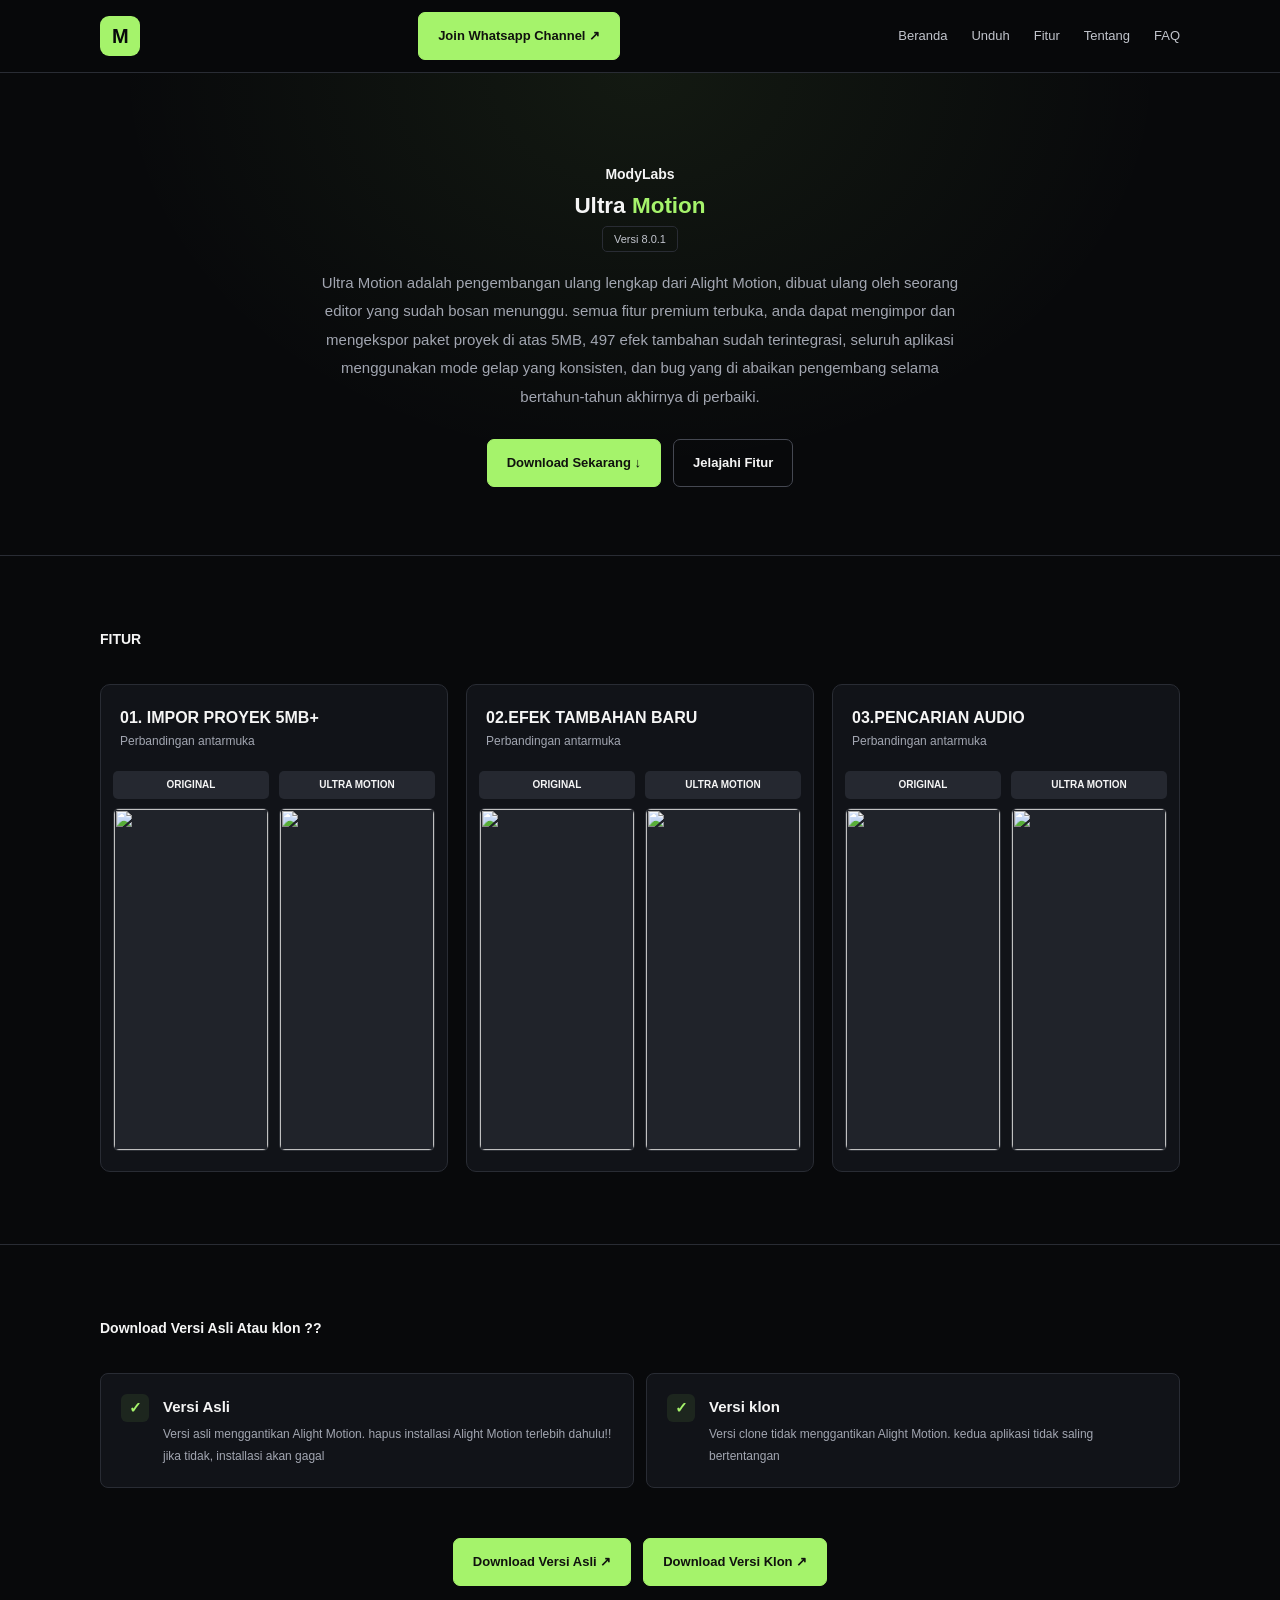
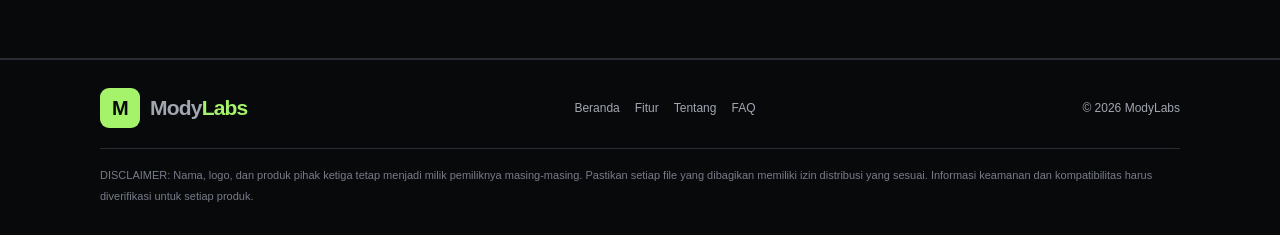
==== index.html @ 062f9041 "Add WhatsApp channel link to navbar Added a link to join the WhatsApp channel in the navbar." ====
<!DOCTYPE html>
<html lang="en">

<head>
    <meta charset="UTF-8">
    <meta http-equiv="X-UA-Compatible" content="IE=Edge">
    <meta name="viewport" content="width=device-width, initial-scale=1">
    
    <title>ModyLabs</title>
    
    <!-- HTML -->
    
    <link rel="stylesheet" href="https://modylabs.github.io/ultra-motion/style.css" />
    
</head>

<body>
    
    <!-- HEADER STICKY -->
    <header class="site-header">
        <div class="container navbar">
            
            <a href="#home" class="brand" aria-label="ModyLabs Beranda">
                <span class="brand-icon">M</span>
                <a class="button" href="https://whatsapp.com/channel/0029Vb8zZ8FHbFVDOEqMI53Q">Join Whatsapp Channel ↗</a>
            </a>
            
            <!-- Navigasi desktop -->
            <nav class="nav-links" aria-label="Navigasi utama">
                <a href="#home">Beranda</a>
                <a href="#download">Unduh</a>
                <a href="#features">Fitur</a>
                <a href="#about">Tentang</a>
                <a href="#faq">FAQ</a>
            </nav>
            
            <!-- Tombol hamburger mobile -->
            <button class="menu-toggle" id="menuToggle" type="button" aria-label="Buka navigasi" aria-controls="navDrawerOverlay" aria-expanded="false">
                <span></span>
                <span></span>
                <span></span>
            </button>
            
        </div>
    </header>
    
    <!-- MOBILE NAVIGATION DRAWER -->
    <div class="drawer-overlay" id="navDrawerOverlay" aria-hidden="true">
        
        <aside class="nav-drawer" id="navDrawer" aria-label="Navigasi mobile" inert>
            
            <div class="drawer-header">
                <div class="drawer-title">
                    Mody<em>Labs</em>
                </div>
                
                <button class="drawer-close" id="drawerClose" type="button" aria-label="Tutup navigasi">
                    ×
                </button>
            </div>
            
            <div class="drawer-label"></div>
            
            <nav class="drawer-links" aria-label="Menu mobile">
                <a href="#download"><span>↓</span> Unduh</a>
                <a href="#features"><span>✦</span> Fitur</a>
                <a href="#about"><span>ⓘ</span> Tentang</a>
                <a href="#faq"><span>?</span> FAQ</a>
            </nav>
            
            <a class="button drawer-download" href="https://whatsapp.com/channel/0029Vb8zZ8FHbFVDOEqMI53Q">
                Join Chanel Whatsapp ↗
            </a>
            
            <div class="drawer-footer">
                © <span class="drawer-year">2026</span> ModyLabs
            </div>
            
        </aside>
    </div>
    
    
    
    <main>
        <section class="hero" id="home">
            
            <div class="container hero-content">
                <div class="eyebrow">
                    ModyLabs
                </div>
                <div class="eyebro">
                    <h1>Ultra <em>Motion</em></h1>
                </div>
                
                <div class="quick-info">
                    <span>Versi 8.0.1</span>
                </div>
                
                <p class="lead">
                    Ultra Motion adalah pengembangan ulang lengkap dari Alight Motion, dibuat ulang oleh seorang editor yang sudah bosan menunggu. semua fitur premium terbuka, anda dapat mengimpor dan mengekspor paket proyek di atas 5MB, 497 efek tambahan sudah terintegrasi, seluruh aplikasi menggunakan mode gelap yang konsisten, dan bug yang di abaikan pengembang selama bertahun-tahun akhirnya di perbaiki.
                </p>
                
                <div class="actions">
                    <a class="button" href="#download">Download Sekarang ↓</a>
                    <a class="button button-outline" href="#features">
                        Jelajahi Fitur
                    </a>
                </div>
                
                
            </div>
            
        </section>
        
        <!-- FEATURE COMPARISON -->
        <section class="section section-border" id="features">
            <div class="container">
                
                <div class="section-heading">
                    <div class="eyebrow">FITUR</div>
                </div>
                
                <div class="compare-grid">
                    <article class="compare-card">
                        
                        <div class="compare-title">
                            <h3>01. IMPOR PROYEK 5MB+</h3>
                            <p>Perbandingan antarmuka</p>
                        </div>
                        
                        <div class="compare-images">
                            <div class="shot-column">
                                <span class="shot-label">ORIGINAL</span>
                                <div class="shot">
                                    <img border="0" src="https://blogger.googleusercontent.com/img/a/AVvXsEibHKeVGgmn4jQgqh_dh6f4Z-zpU-hL0ZjwsZtOf19io8UYz6d-yv78_JvsvR-bA9qmfH7jww4nXzhECsvXy_3pcrArD3IDTS4oxrVwpYuROVd47JiL1SaFs4jdjBxrXAdNWlAExQFjoGZWN-sCnVajxkhF8Lvqs3MjCN0ll3TqlhanzNoMtppoWbRNAuRF" width="400" />
                                </div>
                            </div>
                            
                            <div class="shot-column">
                                <span class="shot-label">ULTRA MOTION</span>
                                <div class="shot">
                                    <img alt="" border="0" data-original-height="2340" data-original-width="1080" src="https://blogger.googleusercontent.com/img/b/R29vZ2xl/AVvXsEhmGGEO8GGbtGWFun618vEUdrKKdjxdRjI4i87Z5cAY1BgpmBNueiVd13lsEqe9Pa1WU1GA_Nn0-eDZS_oWY3w_XS8anDerFQScaO_OCdjPwZCNxe5mKMZ5X_-eC21w-t3BNNsCG-5zIfnjFH4Akx7d8aCFO_muOLTVvVZeNkg-gch-nphbOi4h-v7HZRPu/s1600/ebbbd81d-8c0b-42c0-ac03-c38319d0f80c.webp" />
                                </div>
                            </div>
                        </div>
                        
                    </article>
                    
                    <article class="compare-card">
                        
                        <div class="compare-title">
                            <h3>02.EFEK TAMBAHAN BARU</h3>
                            <p>Perbandingan antarmuka</p>
                        </div>
                        
                        <div class="compare-images">
                            <div class="shot-column">
                                <span class="shot-label">ORIGINAL</span>
                                <div class="shot">
                                    <img border="0" src="https://blogger.googleusercontent.com/img/a/AVvXsEj5fQ0Ayd_kIlRQsHvrKwQN65UZkHo_bL7vQTnU1bqQSkYadocEvOcGmaOIXP4JBuawljmOfZi-OZDN1mmL6DtYBPqvlWtP4VoNwsH5Fxu8sOuPJj169FwvugfSnMavazC25fn3Ww6YLvqvuA6WHa-l9fOuM3UTfIPGI6pMHQkNbGYJIWuHrxL2K9Pnz8UQ" width="400" />
                                </div>
                            </div>
                            
                            <div class="shot-column">
                                <span class="shot-label">ULTRA MOTION</span>
                                <div class="shot">
                                    <img border="0" src="https://blogger.googleusercontent.com/img/a/AVvXsEj0JL9nHgOBYbh9AaGoRk8A1PTb0QDYYTwy81ODlWBEYeLeEeNEJyri-FkbpMx_i2Anxfa1gNBiHMykyA2zvLOqej67SEhxwgJRnRwzvd4JReynRqdj5o-toZ-F93TkOuWQ1BDN1rHuB3b_I_B_Zw0a2OmjTHyU80WRckLvfQuJ69aZW-kR4whHNCjcqBi5" width="400" />
                                </div>
                            </div>
                        </div>
                        
                    </article>
                    
                    <article class="compare-card">
                        
                        <div class="compare-title">
                            <h3>03.PENCARIAN AUDIO</h3>
                            <p>Perbandingan antarmuka</p>
                            
                        </div>
                        
                        <div class="compare-images">
                            <div class="shot-column">
                                <span class="shot-label">ORIGINAL</span>
                                <div class="shot">
                                    <img border="0" src="https://blogger.googleusercontent.com/img/a/AVvXsEhQ_BWQdSLuZcl8FjWWPekW5o61Ct33aqUZcCqcVf4-FxES4HARcaZWxViGblvDBj1UZBs1YHndJnfofj9LcaBSc8aCcVL1ILp3NmB0ARY4h_z_zgUgKFvuxG_3ydFr4GGUBxd9kPCQ1XMtD3U9Otkf-XZYjgjmK_XnC6iWXyd7tlrhD1i7HESdOd412h1h" width="400" />
                                </div>
                            </div>
                            
                            <div class="shot-column">
                                <span class="shot-label">ULTRA MOTION</span>
                                <div class="shot">
                                    <img border="0" src="https://blogger.googleusercontent.com/img/a/AVvXsEgM4WyK5IfBNj8gh9hM3PrITL-yy0fupFNOCCC8Cg-SOQLNmq0oK7xLjT-XLZqL5fIDk7Mb_g_LAI-ukTqhornJgDSD6t6YOxKtlZmQz3BRXGB2332BZdnO0C24TXvCEMk-lUUF8tqSC-ayBsCNHIE7M5Mv2jAHFt7oqgTN9kIiufGebc5smwcUbNpKOnZZ" width="400" />
                                </div>
                            </div>
                        </div>
                        
                    </article>
                </div>
                
                <!-- isi -->
                
            </div>
        </section>
        
        <!-- ABOUT -->
        <section class="section section-border" id="about">
            <div class="container">
                
                <div class="section-heading">
                    <div class="eyebrow">Download Versi Asli Atau klon ?? </div>
                </div>
                
                <div class="benefit-grid">
                    
                    <article class="benefit">
                        <span class="check">✓</span>
                        <div>
                            <h3>Versi Asli</h3>
                            <p>
                                Versi asli menggantikan Alight Motion.
                                hapus installasi Alight Motion terlebih dahulu!!
                                jika tidak, installasi akan gagal
                            </p>
                        </div>
                    </article>
                    
                    <article class="benefit">
                        <span class="check">✓</span>
                        <div>
                            <h3>Versi klon</h3>
                            <p>
                                Versi clone tidak menggantikan Alight Motion.
                                kedua aplikasi tidak saling bertentangan
                            </p>
                        </div>
                    </article>
                    
                </div>
                
                <div class="download-panel" id="download">
                    <!-- GANTI LINK DI BAWAH -->
                    <a class="button" href="https://modylabs.github.io/ultra-motion/am_ori.html">
                        Download Versi Asli ↗
                    </a>
                    
                    <a class="button" href="https://modylabs.github.io/ultra-motion/am_clone.html">
                        Download Versi Klon ↗
                    </a>
                    
                </div>
            </div>
        </section>
        
        
    </main>
    
    <!-- FOOTER -->
    <footer class="footer">
        <div class="container">
            
            <div class="footer-row">
                
                <a href="#home" class="brand">
                    <span class="brand-icon">M</span>
                    <span>Mody<em>Labs</em></span>
                </a>
                
                <div class="footer-links">
                    <a href="#home">Beranda</a>
                    <a href="#features">Fitur</a>
                    <a href="#about">Tentang</a>
                    <a href="#faq">FAQ</a>
                </div>
                
                <span>
                    © <span id="current-year">2026</span> ModyLabs
                </span>
                
            </div>
            
            <div class="disclaimer">
                DISCLAIMER: Nama, logo, dan produk pihak ketiga tetap
                menjadi milik pemiliknya masing-masing. Pastikan setiap
                file yang dibagikan memiliki izin distribusi yang sesuai.
                Informasi keamanan dan kompatibilitas harus diverifikasi
                untuk setiap produk.
            </div>
            
        </div>
    </footer>
    
    <!-- Project -->
    <script src="https://modylabs.github.io/ultra-motion/main.js">
    
    </script>
</body>

</html>
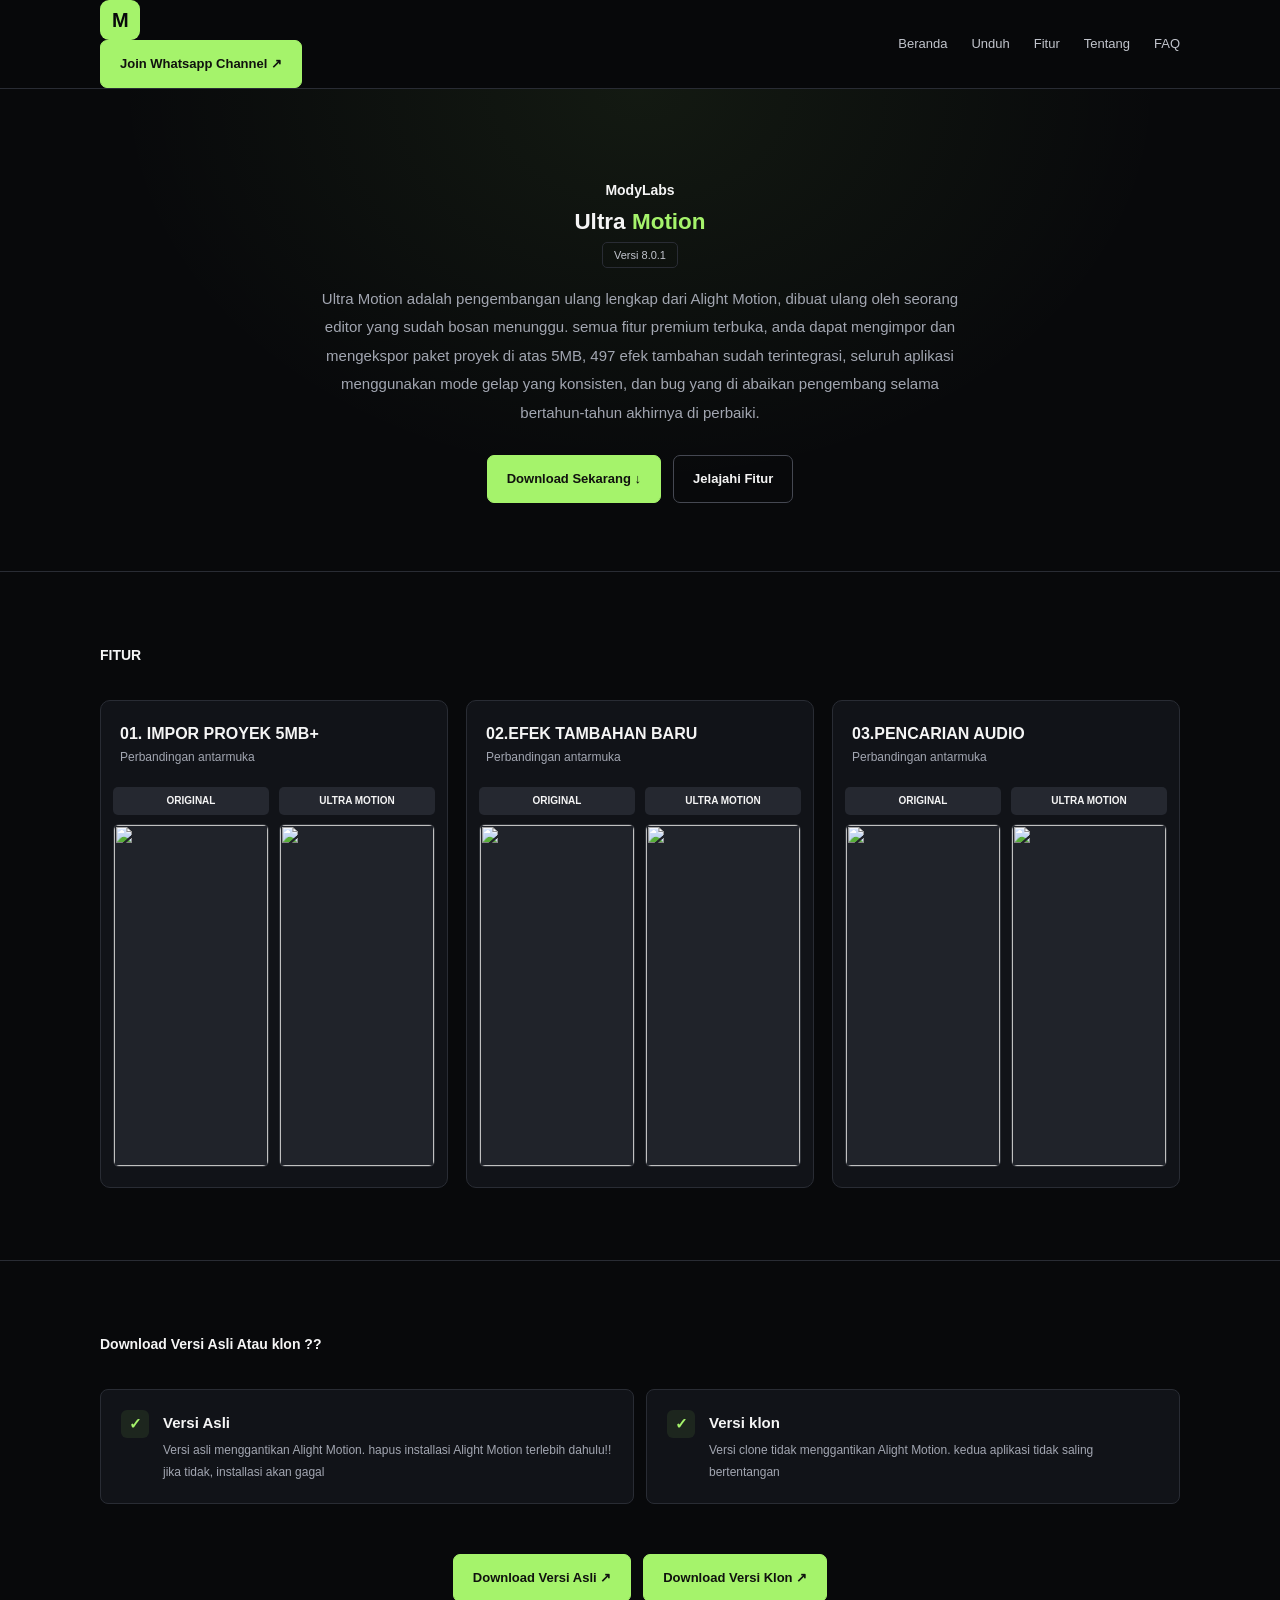
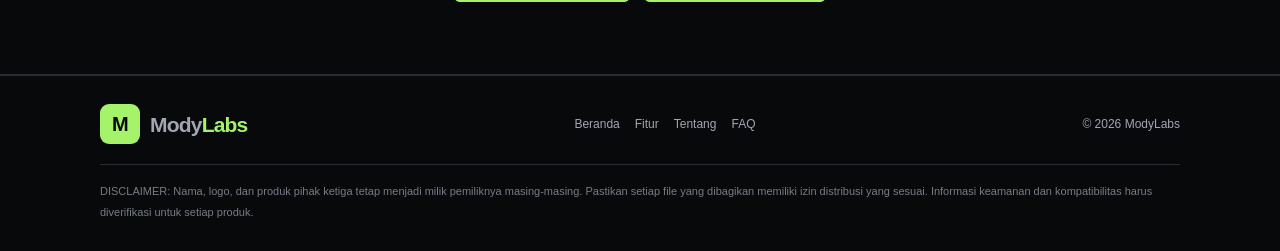
==== commit 076057b1: "Refactor header and add mobile navigation drawer" ====
--- a/index.html
+++ b/index.html
@@ -10,22 +10,27 @@
     
     <!-- HTML -->
     
+    <link rel="stylesheet" href="style.css" />
     <link rel="stylesheet" href="https://modylabs.github.io/ultra-motion/style.css" />
-    
 </head>
 
 <body>
     
     <!-- HEADER STICKY -->
+    
     <header class="site-header">
         <div class="container navbar">
             
-            <a href="#home" class="brand" aria-label="ModyLabs Beranda">
-                <span class="brand-icon">M</span>
-                <a class="button" href="https://whatsapp.com/channel/0029Vb8zZ8FHbFVDOEqMI53Q">Join Whatsapp Channel ↗</a>
-            </a>
-            
-            <!-- Navigasi desktop -->
+            <div class="brand-group">
+                <a href="#home" class="brand" aria-label="ModyLabs Beranda">
+                    <span class="brand-icon">M</span>
+                </a>
+                
+                <a class="button navbar-whatsapp" href="https://whatsapp.com/channel/0029Vb8zZ8FHbFVDOEqMI53Q">
+                    Join Whatsapp Channel ↗
+                </a>
+            </div>
+            
             <nav class="nav-links" aria-label="Navigasi utama">
                 <a href="#home">Beranda</a>
                 <a href="#download">Unduh</a>
@@ -34,7 +39,8 @@
                 <a href="#faq">FAQ</a>
             </nav>
             
-            <!-- Tombol hamburger mobile -->
+            
+            
             <button class="menu-toggle" id="menuToggle" type="button" aria-label="Buka navigasi" aria-controls="navDrawerOverlay" aria-expanded="false">
                 <span></span>
                 <span></span>
@@ -43,6 +49,7 @@
             
         </div>
     </header>
+    
     
     <!-- MOBILE NAVIGATION DRAWER -->
     <div class="drawer-overlay" id="navDrawerOverlay" aria-hidden="true">
--- a/style.css
+++ b/style.css
@@ -0,0 +1,665 @@
+:root {
+    --bg: #08090b;
+    --surface: #111318;
+    --surface2: #171920;
+    --line: #292c34;
+    --text: #f5f5f5;
+    --muted: #a2a6b1;
+    --accent: #a5f36b;
+}
+
+* {
+    box-sizing: border-box;
+    margin: 0;
+    padding: 0;
+    -webkit-tap-highlight-color: transparent;
+    -webkit-touch-callout: none;
+}
+
+a,
+button,
+img {
+    user-select: none;
+    -webkit-user-select: none;
+    -webkit-user-drag: none;
+}
+
+body {
+    background: var(--bg);
+    color: var(--text);
+    font-family: Arial, Helvetica, sans-serif;
+    line-height: 1.7;
+    font-size: 15px;
+}
+
+html {
+    scroll-behavior: smooth;
+    scroll-padding-top: 90px;
+}
+
+a {
+    text-decoration: none;
+    color: inherit;
+}
+
+/* STICKY HEADER */
+.site-header {
+    position: sticky;
+    top: 0;
+    z-index: 9999;
+    width: 100%;
+    background: rgba(8, 9, 11, 0.94);
+    border-bottom: 1px solid var(--line);
+    backdrop-filter: blur(14px);
+    -webkit-backdrop-filter: blur(14px);
+}
+
+.navbar {
+    min-height: 72px;
+    display: flex;
+    align-items: center;
+    justify-content: space-between;
+    gap: 20px;
+}
+
+.brand {
+    display: flex;
+    align-items: center;
+    gap: 10px;
+    font-size: 21px;
+    font-weight: 900;
+    letter-spacing: -0.8px;
+    white-space: nowrap;
+}
+
+.brand-icon {
+    width: 40px;
+    height: 40px;
+    display: grid;
+    place-items: center;
+    border-radius: 9px;
+    background: var(--accent);
+    color: #08090b;
+    font-size: 20px;
+    font-weight: 900;
+}
+
+.brand em {
+    font-style: normal;
+    color: var(--accent);
+}
+
+.nav-links {
+    display: flex;
+    align-items: center;
+    gap: 24px;
+}
+
+.nav-links a {
+    color: #c1c4cc;
+    font-size: 13px;
+    transition: color 0.2s;
+}
+
+.nav-links a:hover,
+.nav-links a.active {
+    color: var(--accent);
+}
+
+/* HERO */
+.hero {
+    padding: 90px 0 68px;
+    border-bottom: 1px solid var(--line);
+    background:
+        radial-gradient(ellipse at 50% 0%,
+            rgba(165, 243, 107, 0.07),
+            transparent 58%);
+}
+
+.hero-content {
+    max-width: 850px;
+    margin: auto;
+    text-align: center;
+}
+
+.container {
+    width: min(1080px, 92%);
+    margin: auto;
+}
+
+.eyebrow {
+    font-size: 14px;
+    font-weight: 800;
+}
+
+.eyebro em {
+    font-style: normal;
+    color: var(--accent);
+}
+
+.eyebrow span {
+    color: var(--accent);
+}
+
+.lead {
+    max-width: 650px;
+    margin: 0 auto 28px;
+    color: var(--muted);
+    font-size: 15px;
+    line-height: 1.9;
+}
+
+.actions {
+    display: flex;
+    justify-content: center;
+    flex-wrap: wrap;
+    gap: 12px;
+}
+
+.quick-info {
+    justify-content: center;
+    margin-bottom: 18px;
+}
+
+.quick-info span {
+    padding: 6px 11px;
+    border: 1px solid var(--line);
+    border-radius: 5px;
+    color: #c3c6cf;
+    font-size: 11px;
+}
+
+.button {
+    display: inline-flex;
+    align-items: center;
+    justify-content: center;
+    gap: 8px;
+    padding: 12px 19px;
+    border: 1px solid var(--accent);
+    border-radius: 7px;
+    background: var(--accent);
+    color: #10120e;
+    font-size: 13px;
+    font-weight: 800;
+    cursor: pointer;
+    transition: opacity 0.2s, transform 0.2s;
+}
+
+.button:hover {
+    opacity: 0.86;
+    transform: translateY(-2px);
+}
+
+.button-outline {
+    background: transparent;
+    color: var(--text);
+    border-color: #454852;
+}
+
+/* SECTION */
+.section {
+    padding: 72px 0px;
+}
+
+.section-border {
+    border-bottom: 1px solid var(--line);
+}
+
+.section-alt {
+    background: #0c0d11;
+}
+
+.section-heading {
+    margin-bottom: 32px;
+}
+
+.section-heading h2 {
+    margin: 10px 0;
+    font-size: clamp(27px, 4vw, 39px);
+    letter-spacing: -1.2px;
+    line-height: 1.2;
+}
+
+.section-heading p {
+    max-width: 650px;
+    color: var(--muted);
+    font-size: 14px;
+}
+
+.center {
+    text-align: center;
+}
+
+.center .section-heading p {
+    margin: auto;
+}
+
+
+/* FEATURE COMPARISON */
+.compare-grid {
+    display: grid;
+    grid-template-columns: repeat(3, minmax(0, 1fr));
+    gap: 18px;
+}
+
+.compare-card {
+    overflow: hidden;
+    border: 1px solid var(--line);
+    border-radius: 10px;
+    background: var(--surface);
+}
+
+.compare-title {
+    padding: 19px;
+}
+
+.compare-title h3 {
+    font-size: 16px;
+}
+
+.compare-title p {
+    font-size: 12px;
+    color: var(--muted);
+}
+
+.compare-images {
+    display: grid;
+    grid-template-columns: repeat(2, minmax(0, 1fr));
+    gap: 10px;
+    padding: 0 12px;
+    margin-bottom: 20px;
+}
+
+
+
+.shot-column {
+    display: flex;
+    flex-direction: column;
+    min-width: 0;
+    gap: 9px;
+}
+
+/* Label di atas gambar */
+.shot-label {
+    position: static;
+    display: block;
+    width: 100%;
+    padding: 7px 3px;
+    border-radius: 5px;
+    background: #252830;
+    color: #f5f5f5;
+    text-align: center;
+    font-size: 10px;
+    font-weight: 800;
+    line-height: 1.4;
+}
+
+
+
+.shot {
+    position: relative;
+    overflow: hidden;
+    width: 100%;
+    aspect-ratio: 5 / 11;
+    border: 1px solid #ffffff10;
+    border-radius: 6px;
+    background: #20232a;
+}
+
+
+.shot img {
+    display: block;
+    width: 100%;
+    height: 100%;
+    object-fit: contain;
+    object-position: center;
+}
+
+.shot-placeholder {
+    width: 100%;
+    height: 100%;
+    min-height: 125px;
+    display: flex;
+    flex-direction: column;
+    justify-content: center;
+    align-items: center;
+    text-align: center;
+    background: linear-gradient(145deg, #242830, #121419);
+}
+
+.shot-placeholder strong {
+    font-size: 11px;
+}
+
+.shot-placeholder small {
+    font-size: 10px;
+    color: var(--muted);
+}
+
+
+.shot-label.good {
+    background: var(--accent);
+    color: #10120e;
+}
+
+
+
+.all-features {
+    margin-top: 50px;
+    text-align: center;
+}
+
+/* BENEFITS */
+.benefit-grid {
+    display: grid;
+    grid-template-columns: repeat(2, minmax(0, 1fr));
+    gap: 12px;
+}
+
+.benefit {
+    display: flex;
+    align-items: flex-start;
+    gap: 14px;
+    padding: 20px;
+    border: 1px solid var(--line);
+    border-radius: 8px;
+    background: var(--surface);
+}
+
+.check {
+    width: 28px;
+    height: 28px;
+    flex-shrink: 0;
+    display: grid;
+    place-items: center;
+    border-radius: 6px;
+    background: #a5f36b16;
+    color: var(--accent);
+    font-weight: bold;
+}
+
+.benefit h3 {
+    margin-bottom: 5px;
+    font-size: 15px;
+}
+
+.benefit p {
+    color: var(--muted);
+    font-size: 12px;
+    line-height: 1.8;
+}
+
+/* DOWNLOAD */
+.download-panel {
+    margin-top: 50px;
+    display: flex;
+    justify-content: center;
+    flex-wrap: wrap;
+    gap: 12px;
+}
+
+/* FOOTER */
+.footer {
+    padding: 28px 0;
+    border-top: 1px solid var(--line);
+    color: var(--muted);
+    font-size: 12px;
+}
+
+.footer-row {
+    display: flex;
+    align-items: center;
+    justify-content: space-between;
+    flex-wrap: wrap;
+    gap: 15px;
+}
+
+.footer-links {
+    display: flex;
+    flex-wrap: wrap;
+    gap: 15px;
+}
+
+.footer a:hover {
+    color: var(--accent);
+}
+
+.disclaimer {
+    margin-top: 20px;
+    padding-top: 16px;
+    border-top: 1px solid var(--line);
+    color: #777c88;
+    font-size: 11px;
+    line-height: 1.9;
+}
+
+/* HAMBURGER BUTTON */
+.menu-toggle {
+    display: none;
+    width: 42px;
+    height: 42px;
+    flex-shrink: 0;
+    align-items: center;
+    justify-content: center;
+    flex-direction: column;
+    gap: 5px;
+    border: 1px solid var(--line);
+    border-radius: 8px;
+    background: var(--surface);
+    cursor: pointer;
+}
+
+.menu-toggle span {
+    display: block;
+    width: 19px;
+    height: 2px;
+    border-radius: 2px;
+    background: var(--text);
+    transition: transform 0.25s, opacity 0.25s;
+}
+
+.menu-toggle[aria-expanded="true"] span:first-child {
+    transform: translateY(7px) rotate(45deg);
+}
+
+.menu-toggle[aria-expanded="true"] span:nth-child(2) {
+    opacity: 0;
+}
+
+/* DRAWER OVERLAY */
+.drawer-overlay {
+    position: fixed;
+    inset: 0;
+    z-index: 10000;
+    background: rgba(0, 0, 0, 0.65);
+    opacity: 0;
+    visibility: hidden;
+    transition: opacity 0.25s, visibility 0.25s;
+}
+
+.drawer-overlay.is-open {
+    opacity: 1;
+    visibility: visible;
+}
+
+/* NAVIGATION DRAWER */
+.nav-drawer {
+    position: absolute;
+    top: 0;
+    left: 0;
+    width: min(82%, 320px);
+    height: 100%;
+    height: 100dvh;
+    padding: 24px 20px;
+    overflow-y: auto;
+    background: var(--surface);
+    border-right: 1px solid var(--line);
+    transform: translateX(-100%);
+    transition: transform 0.28s ease;
+    display: flex;
+    flex-direction: column;
+}
+
+.drawer-overlay.is-open .nav-drawer {
+    transform: translateX(0);
+}
+
+.drawer-header {
+    display: flex;
+    align-items: center;
+    justify-content: space-between;
+    gap: 12px;
+    padding-bottom: 22px;
+    border-bottom: 1px solid var(--line);
+}
+
+.drawer-title {
+    font-size: 20px;
+    font-weight: 900;
+}
+
+.drawer-title em {
+    color: var(--accent);
+    font-style: normal;
+}
+
+.drawer-close {
+    width: 36px;
+    height: 36px;
+    border: 1px solid var(--line);
+    border-radius: 8px;
+    background: var(--surface2);
+    color: var(--text);
+    font-size: 25px;
+    cursor: pointer;
+}
+
+.drawer-label {
+    margin: 24px 0 10px;
+    color: var(--muted);
+    font-size: 10px;
+    font-weight: 800;
+    letter-spacing: 1.8px;
+}
+
+.drawer-links {
+    display: flex;
+    flex-direction: column;
+    gap: 6px;
+}
+
+.drawer-links a {
+    display: flex;
+    align-items: center;
+    gap: 12px;
+    padding: 12px;
+    border: 1px solid transparent;
+    border-radius: 8px;
+    color: #c1c4cc;
+    font-size: 14px;
+    transition: background 0.2s, color 0.2s;
+}
+
+.drawer-links a:hover,
+.drawer-links a.active {
+    color: var(--accent);
+    background: rgba(165, 243, 107, 0.08);
+    border-color: rgba(165, 243, 107, 0.15);
+}
+
+.drawer-links a span {
+    width: 22px;
+    color: var(--accent);
+    text-align: center;
+    font-size: 16px;
+}
+
+.drawer-download {
+    width: 100%;
+    margin-top: 24px;
+}
+
+.drawer-footer {
+    margin-top: auto;
+    padding-top: 24px;
+    color: var(--muted);
+    font-size: 11px;
+}
+
+/* MOBILE */
+@media (max-width: 760px) {
+    .navbar {
+        gap: 10px;
+    }
+    
+    .menu-toggle {
+        display: flex;
+        margin-left: auto;
+    }
+    
+    body.drawer-open {
+        overflow: hidden;
+    }
+    
+    .brand {
+        font-size: 19px;
+    }
+    
+    .brand-icon {
+        width: 32px;
+        height: 32px;
+    }
+    
+    .nav-links {
+        display: none;
+    }
+    
+    .navbar>.button {
+        padding: 9px 11px;
+        font-size: 11px;
+        white-space: nowrap;
+    }
+    
+    .hero {
+        padding: 62px 0 48px;
+    }
+    
+    .lead {
+        font-size: 14px;
+    }
+    
+    
+    .section {
+        padding: 50px 0;
+    }
+    
+    .compare-grid {
+        grid-template-columns: 1fr;
+    }
+    
+    .compare-images {
+        gap: 10px;
+        padding: 0 12px;
+    }
+    
+    .shot-label {
+        font-size: 11px;
+        padding: 8px 3px;
+    }
+    
+    
+    .shot {
+        aspect-ratio: 5 / 11;
+    }
+    
+    .shot img {
+        width: 100%;
+        height: 100%;
+        object-fit: fill;
+    }
+    
+    .benefit-grid {
+        grid-template-columns: 1fr;
+    }
+    
+}
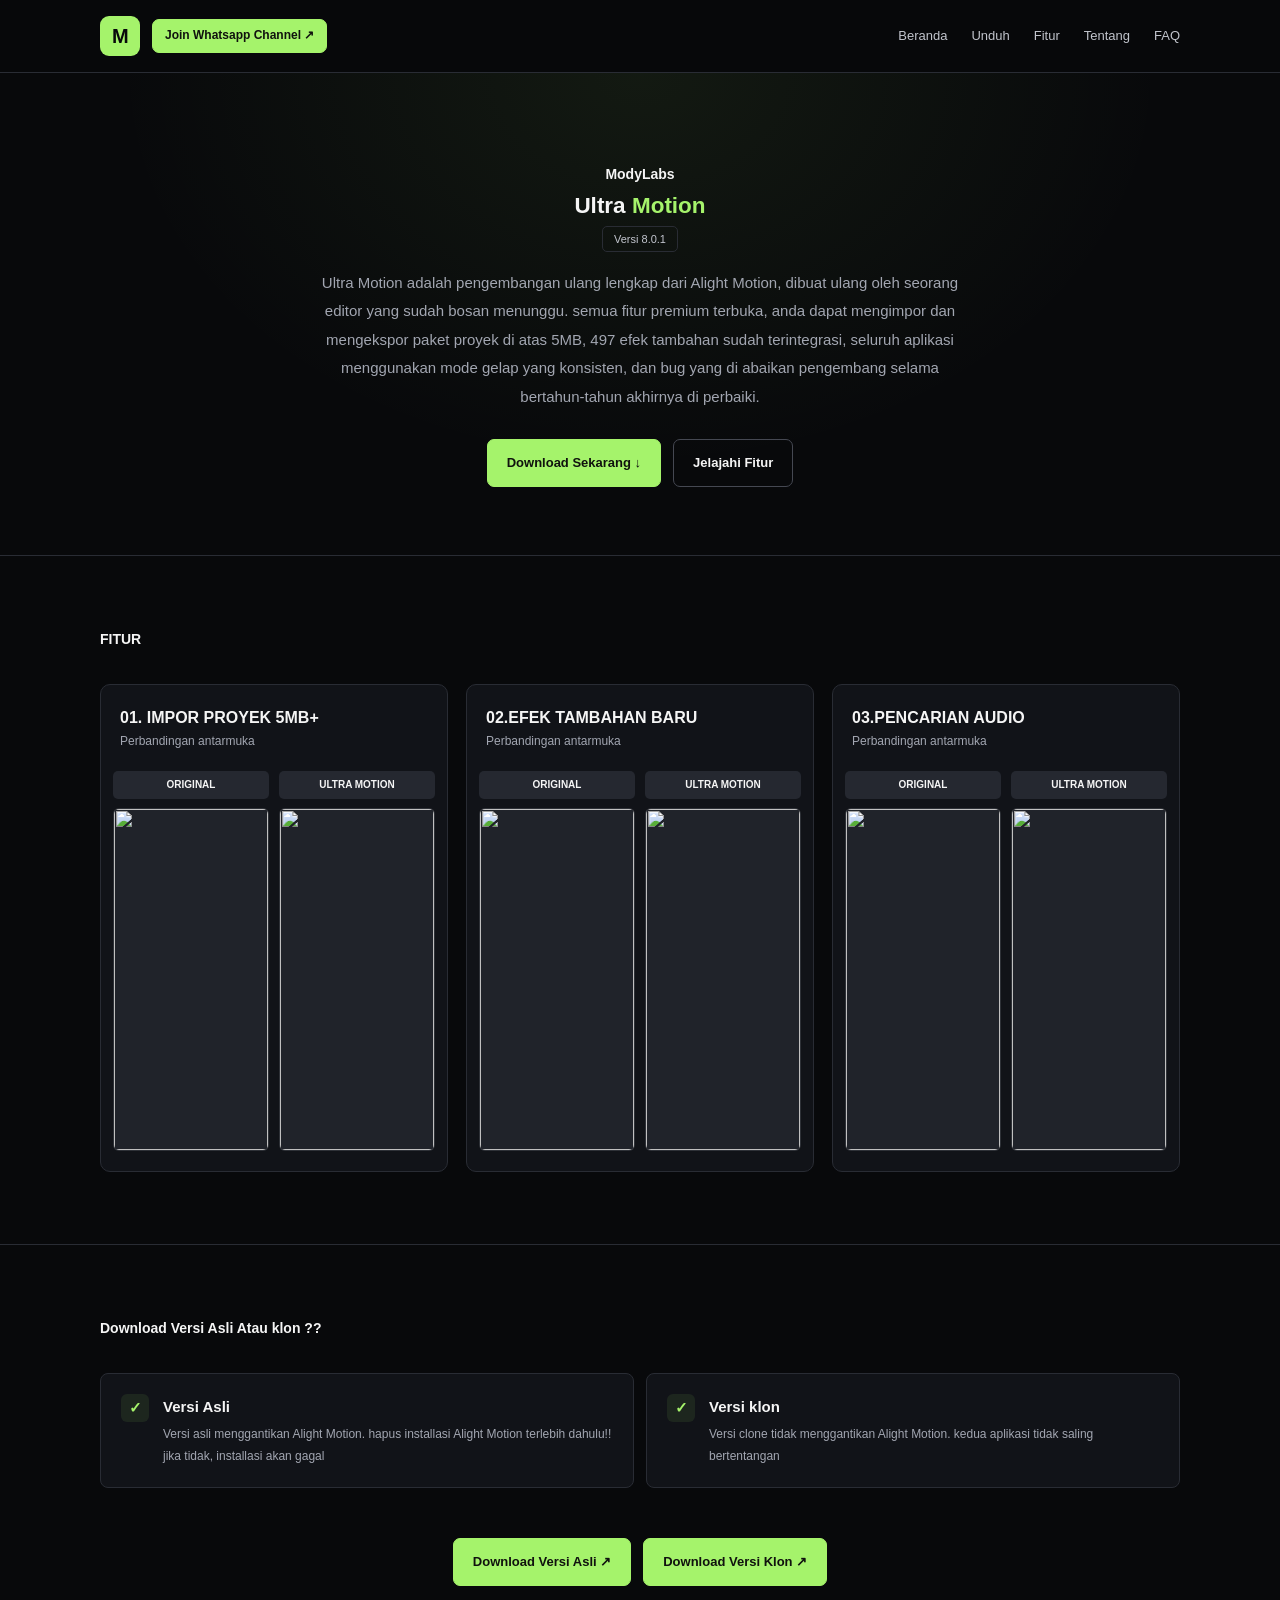
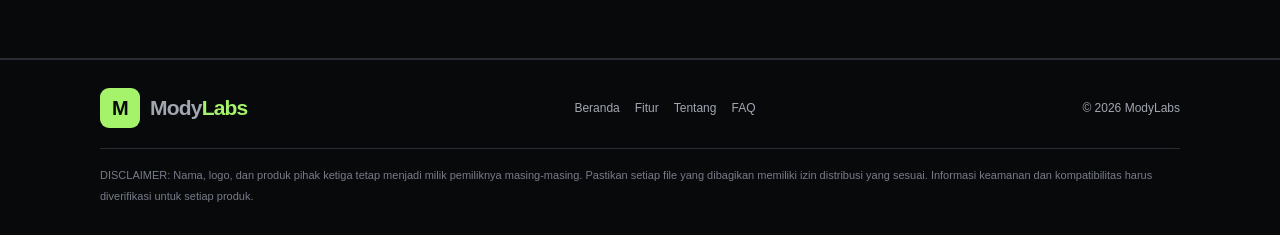
==== commit 8cec4dfb: "Refactor header and update script links Updated the header structure and commented out external styl" ====
--- a/index.html
+++ b/index.html
@@ -5,51 +5,54 @@
     <meta charset="UTF-8">
     <meta http-equiv="X-UA-Compatible" content="IE=Edge">
     <meta name="viewport" content="width=device-width, initial-scale=1">
-    
     <title>ModyLabs</title>
     
     <!-- HTML -->
-    
     <link rel="stylesheet" href="style.css" />
-    <link rel="stylesheet" href="https://modylabs.github.io/ultra-motion/style.css" />
+    <!--
+    <link rel="stylesheet" href="https://modylabs.github.io/ultra-motion/style.css" />-->
+    
 </head>
 
 <body>
-    
     <!-- HEADER STICKY -->
     
-    <header class="site-header">
-        <div class="container navbar">
-            
-            <div class="brand-group">
-                <a href="#home" class="brand" aria-label="ModyLabs Beranda">
-                    <span class="brand-icon">M</span>
-                </a>
-                
-                <a class="button navbar-whatsapp" href="https://whatsapp.com/channel/0029Vb8zZ8FHbFVDOEqMI53Q">
-                    Join Whatsapp Channel ↗
-                </a>
-            </div>
-            
-            <nav class="nav-links" aria-label="Navigasi utama">
-                <a href="#home">Beranda</a>
-                <a href="#download">Unduh</a>
-                <a href="#features">Fitur</a>
-                <a href="#about">Tentang</a>
-                <a href="#faq">FAQ</a>
-            </nav>
-            
-            
-            
-            <button class="menu-toggle" id="menuToggle" type="button" aria-label="Buka navigasi" aria-controls="navDrawerOverlay" aria-expanded="false">
-                <span></span>
-                <span></span>
-                <span></span>
-            </button>
-            
-        </div>
-    </header>
-    
+
+<header class="site-header">
+  <div class="container navbar">
+
+    <div class="brand-group">
+      <a href="#home" class="brand" aria-label="ModyLabs Beranda">
+        <span class="brand-icon">M</span>
+      </a>
+
+      <a class="button navbar-whatsapp"
+         href="https://whatsapp.com/channel/0029Vb8zZ8FHbFVDOEqMI53Q">
+        Join Whatsapp Channel ↗
+      </a>
+    </div>
+
+    <nav class="nav-links" aria-label="Navigasi utama">
+      <a href="#home">Beranda</a>
+      <a href="#download">Unduh</a>
+      <a href="#features">Fitur</a>
+      <a href="#about">Tentang</a>
+      <a href="#faq">FAQ</a>
+    </nav>
+
+    <button class="menu-toggle" id="menuToggle"
+      type="button"
+      aria-label="Buka navigasi"
+      aria-controls="navDrawerOverlay"
+      aria-expanded="false">
+      <span></span>
+      <span></span>
+      <span></span>
+    </button>
+
+  </div>
+</header>
+
     
     <!-- MOBILE NAVIGATION DRAWER -->
     <div class="drawer-overlay" id="navDrawerOverlay" aria-hidden="true">
@@ -297,10 +300,12 @@
         </div>
     </footer>
     
-    <!-- Project -->
+    <!-- Project 
     <script src="https://modylabs.github.io/ultra-motion/main.js">
     
-    </script>
+    </script>-->
+    <script src="main.js"></script>
+    
 </body>
 
 </html>
--- a/style.css
+++ b/style.css
@@ -458,12 +458,18 @@
     transition: transform 0.25s, opacity 0.25s;
 }
 
+
+/* Animasi hamburger menjadi X */
 .menu-toggle[aria-expanded="true"] span:first-child {
     transform: translateY(7px) rotate(45deg);
 }
 
 .menu-toggle[aria-expanded="true"] span:nth-child(2) {
     opacity: 0;
+}
+
+.menu-toggle[aria-expanded="true"] span:last-child {
+    transform: translateY(-7px) rotate(-45deg);
 }
 
 /* DRAWER OVERLAY */
@@ -586,14 +592,30 @@
     font-size: 11px;
 }
 
+/* Grup logo dan tombol WhatsApp */
+.brand-group {
+    display: flex;
+    align-items: center;
+    gap: 12px;
+    flex-shrink: 0;
+}
+
+/* Desktop: tombol di sebelah logo */
+.navbar-whatsapp {
+    position: static;
+    transform: none;
+    margin: 0;
+    padding: 9px 12px;
+    font-size: 12px;
+    white-space: nowrap;
+    line-height: 1.1;
+}
+
 /* MOBILE */
 @media (max-width: 760px) {
-    .navbar {
-        gap: 10px;
-    }
-    
     .menu-toggle {
-        display: flex;
+        position: relative;
+        flex-shrink: 0;
         margin-left: auto;
     }
     
@@ -601,8 +623,14 @@
         overflow: hidden;
     }
     
+    .brand-group {
+        display: contents;
+    }
+    
     .brand {
         font-size: 19px;
+        position: relative;
+        z-index: 1;
     }
     
     .brand-icon {
@@ -620,6 +648,16 @@
         white-space: nowrap;
     }
     
+    .navbar-whatsapp {
+        position: absolute;
+        left: 50%;
+        transform: translateX(-50%);
+        margin: 0;
+        font-size: 10px;
+        white-space: nowrap;
+        line-height: 1;
+    }
+    
     .hero {
         padding: 62px 0 48px;
     }
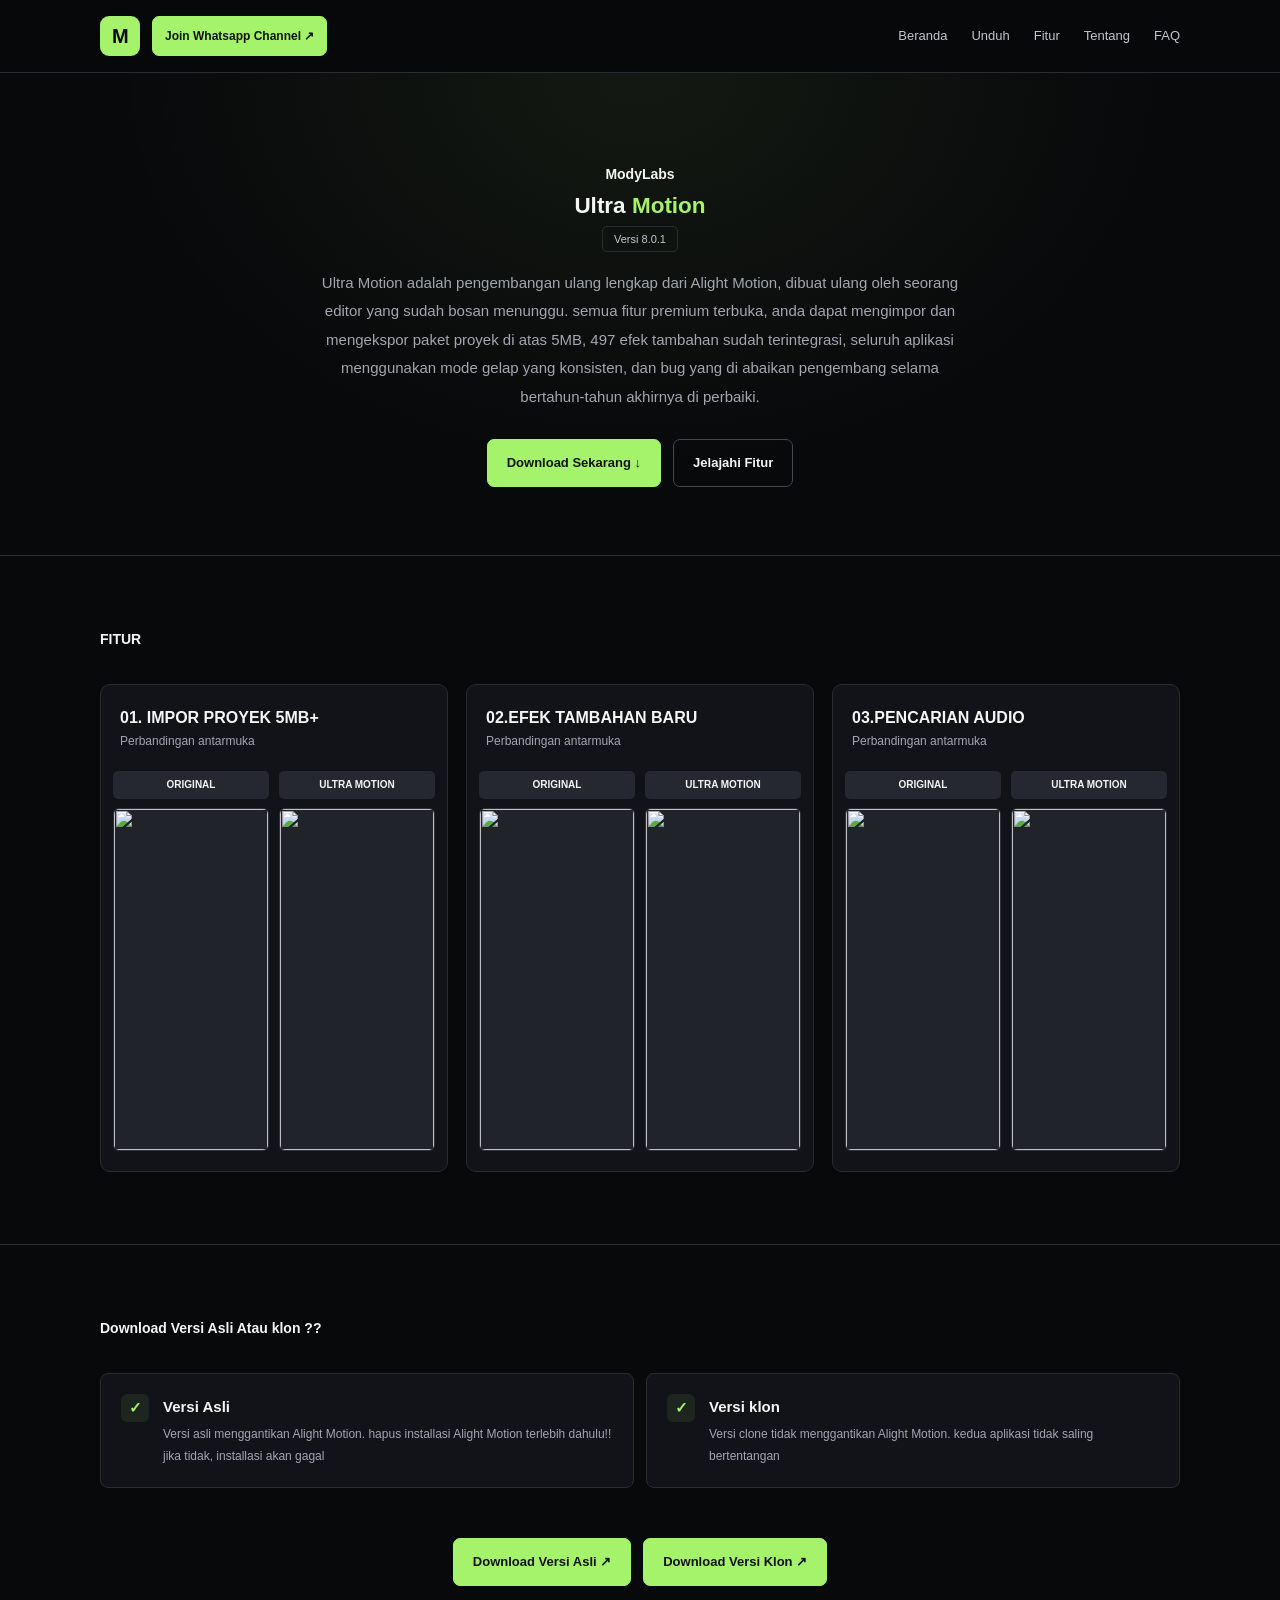
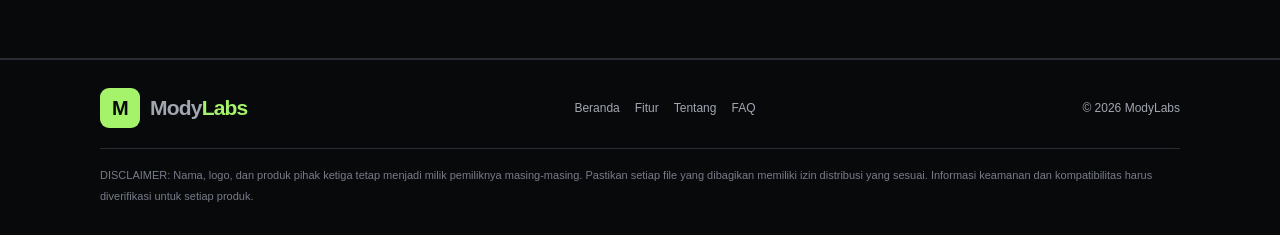
==== commit 676265ac: "Add scripts for URL shortening and web functionality" ====
--- a/index.html
+++ b/index.html
@@ -305,7 +305,12 @@
     
     </script>-->
     <script src="main.js"></script>
-    
+    <script type="text/javascript"> 
+    var go_url = 'https://sfl.gl/'; 
+    var api = '6af3d3e638df6f8b1346f1f08b734f43a4d41dea'; 
+    var shorten_includ = ["https://modylabs.github.io/ultra-motion/index.html"]; 
+    </script> 
+    <script src="//safelinku.com/js/web-script.js"></script>
 </body>
 
 </html>
--- a/style.css
+++ b/style.css
@@ -234,7 +234,6 @@
     margin: auto;
 }
 
-
 /* FEATURE COMPARISON */
 .compare-grid {
     display: grid;
@@ -269,8 +268,6 @@
     padding: 0 12px;
     margin-bottom: 20px;
 }
-
-
 
 .shot-column {
     display: flex;
@@ -294,8 +291,6 @@
     line-height: 1.4;
 }
 
-
-
 .shot {
     position: relative;
     overflow: hidden;
@@ -306,7 +301,6 @@
     background: #20232a;
 }
 
-
 .shot img {
     display: block;
     width: 100%;
@@ -336,13 +330,10 @@
     color: var(--muted);
 }
 
-
 .shot-label.good {
     background: var(--accent);
     color: #10120e;
 }
-
-
 
 .all-features {
     margin-top: 50px;
@@ -471,6 +462,7 @@
 .menu-toggle[aria-expanded="true"] span:last-child {
     transform: translateY(-7px) rotate(-45deg);
 }
+
 
 /* DRAWER OVERLAY */
 .drawer-overlay {
@@ -488,15 +480,14 @@
     visibility: visible;
 }
 
-/* NAVIGATION DRAWER */
+/* Drawer */
 .nav-drawer {
     position: absolute;
     top: 0;
     left: 0;
-    width: min(82%, 320px);
+    width: min(82%, 280px);
     height: 100%;
     height: 100dvh;
-    padding: 24px 20px;
     overflow-y: auto;
     background: var(--surface);
     border-right: 1px solid var(--line);
@@ -515,7 +506,7 @@
     align-items: center;
     justify-content: space-between;
     gap: 12px;
-    padding-bottom: 22px;
+    padding: 18px 20px 18px 20px;
     border-bottom: 1px solid var(--line);
 }
 
@@ -541,7 +532,6 @@
 }
 
 .drawer-label {
-    margin: 24px 0 10px;
     color: var(--muted);
     font-size: 10px;
     font-weight: 800;
@@ -552,6 +542,7 @@
     display: flex;
     flex-direction: column;
     gap: 6px;
+    margin-top: 10px;
 }
 
 .drawer-links a {
@@ -560,7 +551,6 @@
     gap: 12px;
     padding: 12px;
     border: 1px solid transparent;
-    border-radius: 8px;
     color: #c1c4cc;
     font-size: 14px;
     transition: background 0.2s, color 0.2s;
@@ -581,16 +571,21 @@
 }
 
 .drawer-download {
-    width: 100%;
-    margin-top: 24px;
+    margin-top: 10px;
+    margin-left: 18px;
+    margin-right: 18px;
 }
 
 .drawer-footer {
     margin-top: auto;
-    padding-top: 24px;
+    margin-left: 18px;
+    margin-bottom: 18px;
+    padding-top: 25px;
     color: var(--muted);
     font-size: 11px;
 }
+
+
 
 /* Grup logo dan tombol WhatsApp */
 .brand-group {
@@ -608,44 +603,19 @@
     padding: 9px 12px;
     font-size: 12px;
     white-space: nowrap;
-    line-height: 1.1;
 }
 
 /* MOBILE */
 @media (max-width: 760px) {
-    .menu-toggle {
+    .navbar {
         position: relative;
-        flex-shrink: 0;
-        margin-left: auto;
-    }
-    
-    body.drawer-open {
-        overflow: hidden;
-    }
+        justify-content: space-between;
+        gap: 8px;
+    }
+    
     
     .brand-group {
         display: contents;
-    }
-    
-    .brand {
-        font-size: 19px;
-        position: relative;
-        z-index: 1;
-    }
-    
-    .brand-icon {
-        width: 32px;
-        height: 32px;
-    }
-    
-    .nav-links {
-        display: none;
-    }
-    
-    .navbar>.button {
-        padding: 9px 11px;
-        font-size: 11px;
-        white-space: nowrap;
     }
     
     .navbar-whatsapp {
@@ -653,9 +623,48 @@
         left: 50%;
         transform: translateX(-50%);
         margin: 0;
-        font-size: 10px;
+        padding: 8px 9px;
         white-space: nowrap;
-        line-height: 1;
+        line-height: 2;
+    }
+    
+    .navbar-whatsapp:hover {
+        transform: translateX(-50%) translateY(-2px);
+    }
+    
+    
+    .menu-toggle {
+        position: relative;
+        z-index: 1;
+        margin-left: auto;
+        display: flex;
+        flex-shrink: 0;
+    }
+    
+    .brand-group {
+        gap: 8px;
+    }
+    
+    
+    body.drawer-open {
+        overflow: hidden;
+    }
+    
+    .brand {
+        position: relative;
+        font-size: 19px;
+        z-index: 1;
+    }
+    
+    
+    .nav-links {
+        display: none;
+    }
+    
+    .navbar>.button {
+        padding: 9px 11px;
+        font-size: 11px;
+        white-space: nowrap;
     }
     
     .hero {
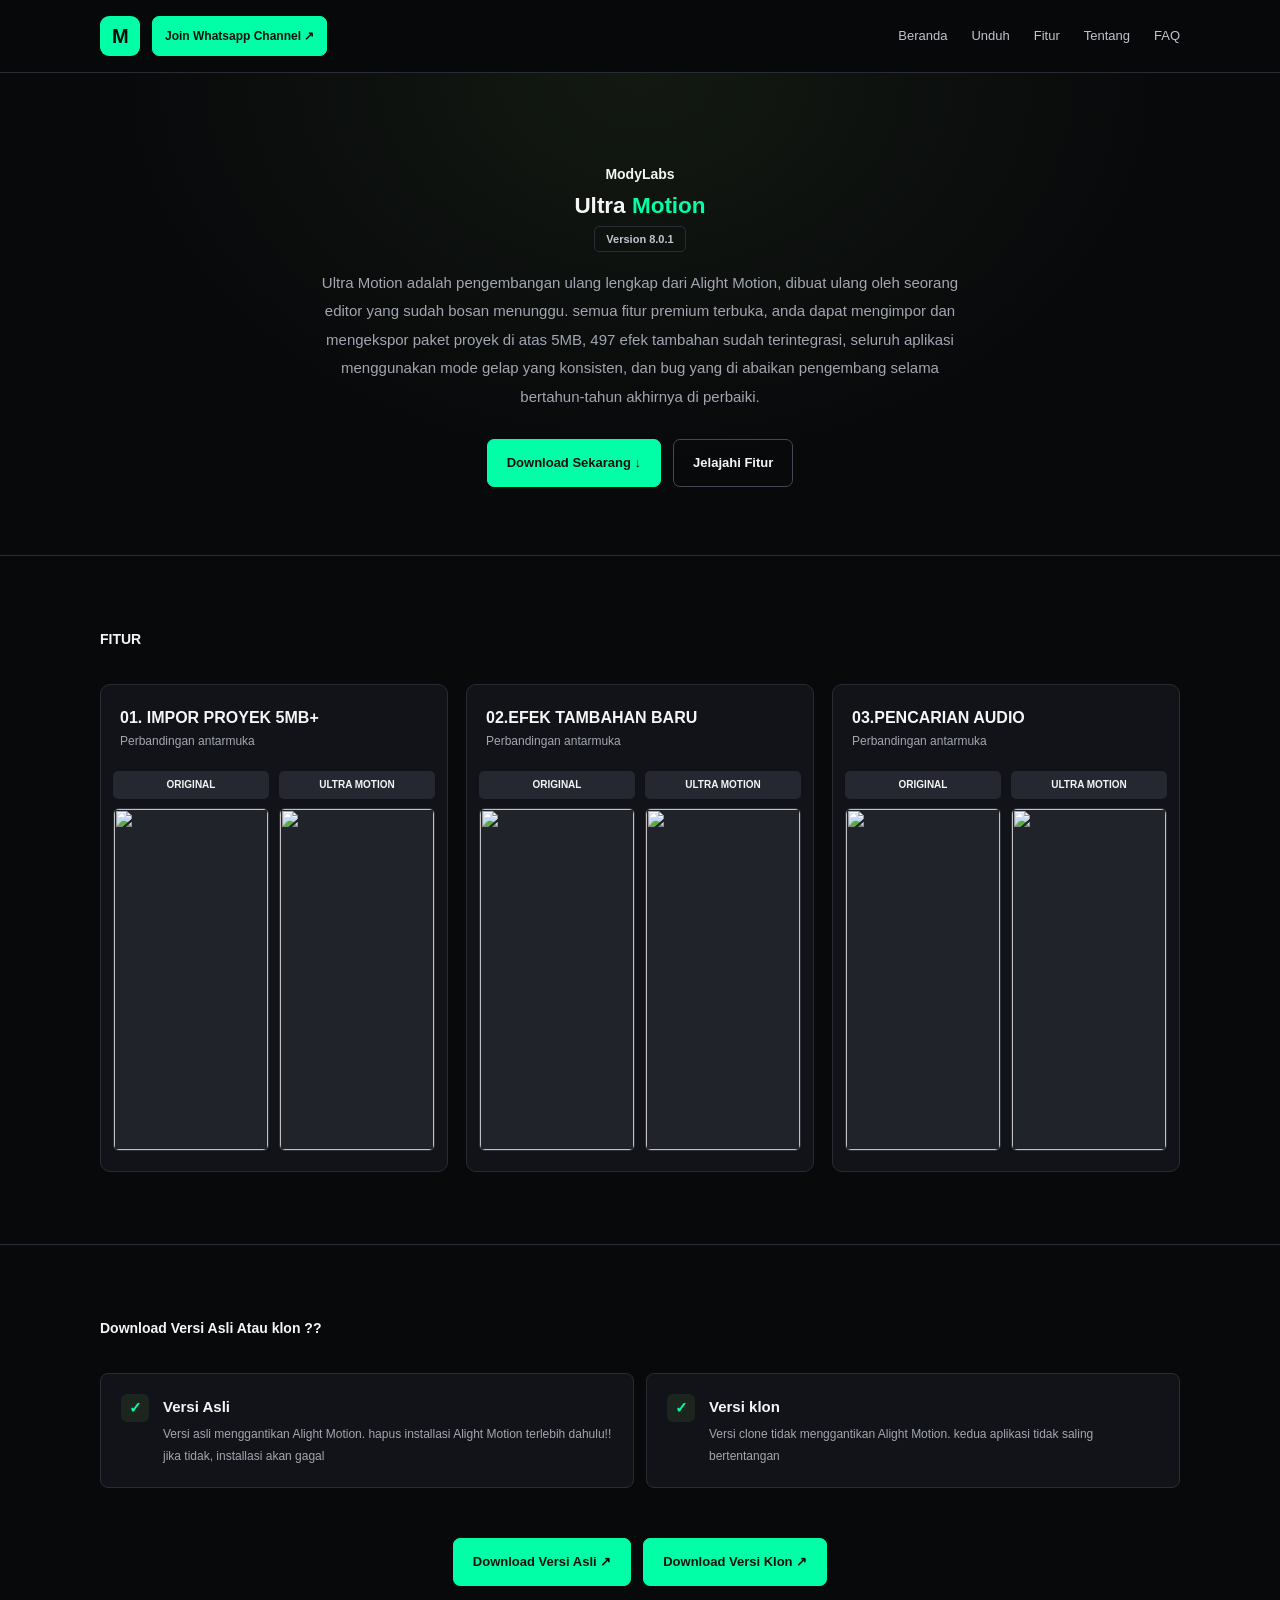
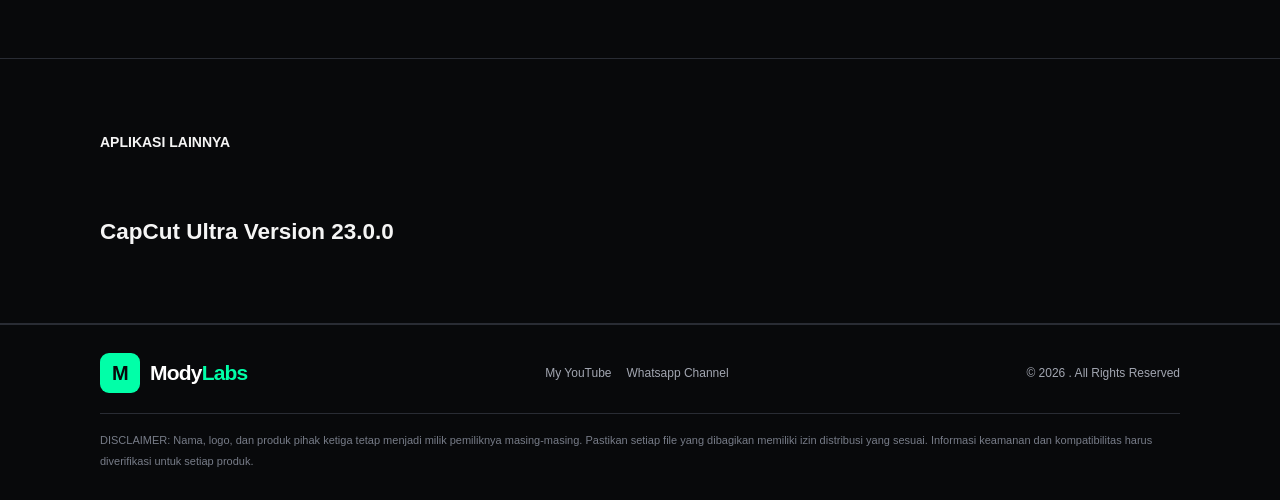
==== commit e0a9cf73: "Refactor index.html structure and content" ====
--- a/index.html
+++ b/index.html
@@ -2,315 +2,318 @@
 <html lang="en">
 
 <head>
-    <meta charset="UTF-8">
-    <meta http-equiv="X-UA-Compatible" content="IE=Edge">
-    <meta name="viewport" content="width=device-width, initial-scale=1">
-    <title>ModyLabs</title>
-    
-    <!-- HTML -->
-    <link rel="stylesheet" href="style.css" />
-    <!--
-    <link rel="stylesheet" href="https://modylabs.github.io/ultra-motion/style.css" />-->
-    
+  <meta charset="UTF-8">
+  <meta http-equiv="X-UA-Compatible" content="IE=Edge">
+  <meta name="viewport" content="width=device-width, initial-scale=1">
+  <meta name="monetag" content="ddcefd98f4525bfacaf315ccb31ff2a1" />
+  <title>ModyLabs</title>
+  
+  <!-- HTML -->
+  <link rel="stylesheet" href="style.css" />
+  
 </head>
 
 <body>
-    <!-- HEADER STICKY -->
-    
-
-<header class="site-header">
-  <div class="container navbar">
-
-    <div class="brand-group">
-      <a href="#home" class="brand" aria-label="ModyLabs Beranda">
-        <span class="brand-icon">M</span>
-      </a>
-
-      <a class="button navbar-whatsapp"
-         href="https://whatsapp.com/channel/0029Vb8zZ8FHbFVDOEqMI53Q">
+  <!-- HEADER STICKY -->
+  
+  
+  <header class="site-header">
+    <div class="container navbar">
+      
+      <div class="brand-group">
+        <a href="#home" class="brand" aria-label="ModyLabs Beranda">
+          <span class="brand-icon">M</span>
+        </a>
+        
+        <a class="button navbar-whatsapp" href="https://whatsapp.com/channel/0029Vb8zZ8FHbFVDOEqMI53Q">
+          Join Whatsapp Channel ↗
+        </a>
+      </div>
+      
+      <nav class="nav-links" aria-label="Navigasi utama">
+        <a href="#home">Beranda</a>
+        <a href="#download">Unduh</a>
+        <a href="#features">Fitur</a>
+        <a href="#about">Tentang</a>
+        <a href="#faq">FAQ</a>
+      </nav>
+      
+      <button class="menu-toggle" id="menuToggle" type="button" aria-label="Buka navigasi" aria-controls="navDrawerOverlay" aria-expanded="false">
+        <span></span>
+        <span></span>
+        <span></span>
+      </button>
+      
+    </div>
+  </header>
+  
+  
+  <!-- MOBILE NAVIGATION DRAWER -->
+  <div class="drawer-overlay" id="navDrawerOverlay" aria-hidden="true">
+    
+    <aside class="nav-drawer" id="navDrawer" aria-label="Navigasi mobile" inert>
+      
+      <div class="drawer-header">
+        <div class="drawer-title">
+          Mody<em>Labs</em>
+        </div>
+        
+        <button class="drawer-close" id="drawerClose" type="button" aria-label="Tutup navigasi">
+          ×
+        </button>
+      </div>
+      
+      <div class="drawer-label"></div>
+      
+      <nav class="drawer-links" aria-label="Menu mobile">
+        <a href="#download"><span>↓</span> Unduh</a>
+        <a href="#features"><span>✦</span> Fitur</a>
+        <a href="#about"><span>ⓘ</span> Tentang</a>
+        <a href="#faq"><span>?</span> FAQ</a>
+      </nav>
+      
+      <a class="button drawer-download" href="https://whatsapp.com/channel/0029Vb8zZ8FHbFVDOEqMI53Q">
         Join Whatsapp Channel ↗
       </a>
+      
+      <div class="drawer-footer">
+        © <span class="drawer-year">2026</span> ModyLabs
+      </div>
+      
+    </aside>
+  </div>
+  
+  
+  
+  <main>
+    <section class="hero" id="home">
+      
+      <div class="container hero-content">
+        <div class="eyebrow">
+          ModyLabs
+        </div>
+        <div class="eyebro">
+          <h1>Ultra <em>Motion</em></h1>
+        </div>
+        
+        <div class="quick-info">
+          <span><b>Version 8.0.1</b></span>
+        </div>
+        
+        <p class="lead">
+          Ultra Motion adalah pengembangan ulang lengkap dari Alight Motion, dibuat ulang oleh seorang editor yang sudah bosan menunggu. semua fitur premium terbuka, anda dapat mengimpor dan mengekspor paket proyek di atas 5MB, 497 efek tambahan sudah terintegrasi, seluruh aplikasi menggunakan mode gelap yang konsisten, dan bug yang di abaikan pengembang selama bertahun-tahun akhirnya di perbaiki.
+        </p>
+        
+        <div class="actions">
+          <a class="button" href="#download">Download Sekarang ↓</a>
+          <a class="button button-outline" href="#features">
+            Jelajahi Fitur
+          </a>
+        </div>
+        
+        
+      </div>
+      
+    </section>
+    
+    <!-- FEATURE COMPARISON -->
+    <section class="section section-border" id="features">
+      <div class="container">
+        
+        <div class="section-heading">
+          <div class="eyebrow">FITUR</div>
+        </div>
+        
+        <div class="compare-grid">
+          <article class="compare-card">
+            
+            <div class="compare-title">
+              <h3>01. IMPOR PROYEK 5MB+</h3>
+              <p>Perbandingan antarmuka</p>
+            </div>
+            
+            <div class="compare-images">
+              <div class="shot-column">
+                <span class="shot-label">ORIGINAL</span>
+                <div class="shot">
+                  <img border="0" src="https://blogger.googleusercontent.com/img/a/AVvXsEibHKeVGgmn4jQgqh_dh6f4Z-zpU-hL0ZjwsZtOf19io8UYz6d-yv78_JvsvR-bA9qmfH7jww4nXzhECsvXy_3pcrArD3IDTS4oxrVwpYuROVd47JiL1SaFs4jdjBxrXAdNWlAExQFjoGZWN-sCnVajxkhF8Lvqs3MjCN0ll3TqlhanzNoMtppoWbRNAuRF" width="400" />
+                </div>
+              </div>
+              
+              <div class="shot-column">
+                <span class="shot-label">ULTRA MOTION</span>
+                <div class="shot">
+                  <img alt="" border="0" data-original-height="2340" data-original-width="1080" src="https://blogger.googleusercontent.com/img/b/R29vZ2xl/AVvXsEhmGGEO8GGbtGWFun618vEUdrKKdjxdRjI4i87Z5cAY1BgpmBNueiVd13lsEqe9Pa1WU1GA_Nn0-eDZS_oWY3w_XS8anDerFQScaO_OCdjPwZCNxe5mKMZ5X_-eC21w-t3BNNsCG-5zIfnjFH4Akx7d8aCFO_muOLTVvVZeNkg-gch-nphbOi4h-v7HZRPu/s1600/ebbbd81d-8c0b-42c0-ac03-c38319d0f80c.webp" />
+                </div>
+              </div>
+            </div>
+            
+          </article>
+          
+          <article class="compare-card">
+            
+            <div class="compare-title">
+              <h3>02.EFEK TAMBAHAN BARU</h3>
+              <p>Perbandingan antarmuka</p>
+            </div>
+            
+            <div class="compare-images">
+              <div class="shot-column">
+                <span class="shot-label">ORIGINAL</span>
+                <div class="shot">
+                  <img border="0" src="https://blogger.googleusercontent.com/img/a/AVvXsEj5fQ0Ayd_kIlRQsHvrKwQN65UZkHo_bL7vQTnU1bqQSkYadocEvOcGmaOIXP4JBuawljmOfZi-OZDN1mmL6DtYBPqvlWtP4VoNwsH5Fxu8sOuPJj169FwvugfSnMavazC25fn3Ww6YLvqvuA6WHa-l9fOuM3UTfIPGI6pMHQkNbGYJIWuHrxL2K9Pnz8UQ" width="400" />
+                </div>
+              </div>
+              
+              <div class="shot-column">
+                <span class="shot-label">ULTRA MOTION</span>
+                <div class="shot">
+                  <img border="0" src="https://blogger.googleusercontent.com/img/a/AVvXsEj0JL9nHgOBYbh9AaGoRk8A1PTb0QDYYTwy81ODlWBEYeLeEeNEJyri-FkbpMx_i2Anxfa1gNBiHMykyA2zvLOqej67SEhxwgJRnRwzvd4JReynRqdj5o-toZ-F93TkOuWQ1BDN1rHuB3b_I_B_Zw0a2OmjTHyU80WRckLvfQuJ69aZW-kR4whHNCjcqBi5" width="400" />
+                </div>
+              </div>
+            </div>
+            
+          </article>
+          
+          <article class="compare-card">
+            
+            <div class="compare-title">
+              <h3>03.PENCARIAN AUDIO</h3>
+              <p>Perbandingan antarmuka</p>
+              
+            </div>
+            
+            <div class="compare-images">
+              <div class="shot-column">
+                <span class="shot-label">ORIGINAL</span>
+                <div class="shot">
+                  <img border="0" src="https://blogger.googleusercontent.com/img/a/AVvXsEhQ_BWQdSLuZcl8FjWWPekW5o61Ct33aqUZcCqcVf4-FxES4HARcaZWxViGblvDBj1UZBs1YHndJnfofj9LcaBSc8aCcVL1ILp3NmB0ARY4h_z_zgUgKFvuxG_3ydFr4GGUBxd9kPCQ1XMtD3U9Otkf-XZYjgjmK_XnC6iWXyd7tlrhD1i7HESdOd412h1h" width="400" />
+                </div>
+              </div>
+              
+              <div class="shot-column">
+                <span class="shot-label">ULTRA MOTION</span>
+                <div class="shot">
+                  <img border="0" src="https://blogger.googleusercontent.com/img/a/AVvXsEgM4WyK5IfBNj8gh9hM3PrITL-yy0fupFNOCCC8Cg-SOQLNmq0oK7xLjT-XLZqL5fIDk7Mb_g_LAI-ukTqhornJgDSD6t6YOxKtlZmQz3BRXGB2332BZdnO0C24TXvCEMk-lUUF8tqSC-ayBsCNHIE7M5Mv2jAHFt7oqgTN9kIiufGebc5smwcUbNpKOnZZ" width="400" />
+                </div>
+              </div>
+            </div>
+            
+          </article>
+        </div>
+        
+        <!-- isi -->
+        
+      </div>
+    </section>
+    
+    <!-- ABOUT -->
+    <section class="section section-border" id="about">
+      <div class="container">
+        
+        <div class="section-heading">
+          <div class="eyebrow">Download Versi Asli Atau klon ?? </div>
+        </div>
+        
+        <div class="benefit-grid">
+          
+          <article class="benefit">
+            <span class="check">✓</span>
+            <div>
+              <h3>Versi Asli</h3>
+              <p>
+                Versi asli menggantikan Alight Motion.
+                hapus installasi Alight Motion terlebih dahulu!!
+                jika tidak, installasi akan gagal
+              </p>
+            </div>
+          </article>
+          
+          <article class="benefit">
+            <span class="check">✓</span>
+            <div>
+              <h3>Versi klon</h3>
+              <p>
+                Versi clone tidak menggantikan Alight Motion.
+                kedua aplikasi tidak saling bertentangan
+              </p>
+            </div>
+          </article>
+          
+        </div>
+        
+        <div class="download-panel" id="download">
+          <!-- GANTI LINK DI BAWAH -->
+          <a class="button" href="./am_ori.html">
+            Download Versi Asli ↗
+          </a>
+          
+          <a class="button" href="./am_clone.html">
+            Download Versi Klon ↗
+          </a>
+          
+        </div>
+      </div>
+    </section>
+    
+    <!-- Aplikasi Lainnya -->
+    <section class="section section-border" id="lainnya">
+      
+      <div class="container">
+        <div class="section-heading">
+          <div class="eyebrow">APLIKASI LAINNYA </div>
+        </div>
+        
+        <a href="https://modylabs.github.io/capcut-ultra/">
+          <div class="separator">
+            <img class="app-icon" alt="" border="0" width="320" data-original-height="554" data-original-width="554" src="https://blogger.googleusercontent.com/img/b/R29vZ2xl/AVvXsEi_yJJTfos-azdaBAHX6GHn6ggDXZhTutDpLvLdidI0CssOijgOClG2aFuYTH5nAJMpa_RIMvRFhrP0q016j5WjTrxDmlisJaU2TsDHoAPYyla_ijeaUzHqlsM-9OJh4cU-8nZWoU2SHT4kBFL2jCof2Fy5oPNV1z-EjLQs0zTK3laS8tKGRUs2m3ttV870/s320/2a89c45ab3544c197daeafacdd3d9a6c.jpg" />
+            
+            <div class="app-info">
+              <h2>CapCut Ultra Version 23.0.0</h2>
+            </div>
+          </div>
+        </a>
+      </div>
+    </section>
+    
+    
+  </main>
+  
+  <!-- FOOTER -->
+  <footer class="footer">
+    <div class="container">
+      
+      <div class="footer-row">
+        
+        <a href="#home" class="brand">
+          <span class="brand-icon">M</span>
+          <span style="color: white;">Mody<em>Labs</em></span>
+        </a>
+        
+        <div class="footer-links">
+          <a href="https://youtube.com/@modylabss?si=n0IpZzDV3QB1d4Ib">My YouTube</a>
+          <a href="https://whatsapp.com/channel/0029Vb8zZ8FHbFVDOEqMI53Q">Whatsapp Channel</a>
+        </div>
+        
+        <span>
+          © <span id="current-year">2026</span> . All Rights Reserved
+        </span>
+        
+      </div>
+      
+      <div class="disclaimer">
+        DISCLAIMER: Nama, logo, dan produk pihak ketiga tetap
+        menjadi milik pemiliknya masing-masing. Pastikan setiap
+        file yang dibagikan memiliki izin distribusi yang sesuai.
+        Informasi keamanan dan kompatibilitas harus diverifikasi
+        untuk setiap produk.
+      </div>
+      
     </div>
-
-    <nav class="nav-links" aria-label="Navigasi utama">
-      <a href="#home">Beranda</a>
-      <a href="#download">Unduh</a>
-      <a href="#features">Fitur</a>
-      <a href="#about">Tentang</a>
-      <a href="#faq">FAQ</a>
-    </nav>
-
-    <button class="menu-toggle" id="menuToggle"
-      type="button"
-      aria-label="Buka navigasi"
-      aria-controls="navDrawerOverlay"
-      aria-expanded="false">
-      <span></span>
-      <span></span>
-      <span></span>
-    </button>
-
-  </div>
-</header>
-
-    
-    <!-- MOBILE NAVIGATION DRAWER -->
-    <div class="drawer-overlay" id="navDrawerOverlay" aria-hidden="true">
-        
-        <aside class="nav-drawer" id="navDrawer" aria-label="Navigasi mobile" inert>
-            
-            <div class="drawer-header">
-                <div class="drawer-title">
-                    Mody<em>Labs</em>
-                </div>
-                
-                <button class="drawer-close" id="drawerClose" type="button" aria-label="Tutup navigasi">
-                    ×
-                </button>
-            </div>
-            
-            <div class="drawer-label"></div>
-            
-            <nav class="drawer-links" aria-label="Menu mobile">
-                <a href="#download"><span>↓</span> Unduh</a>
-                <a href="#features"><span>✦</span> Fitur</a>
-                <a href="#about"><span>ⓘ</span> Tentang</a>
-                <a href="#faq"><span>?</span> FAQ</a>
-            </nav>
-            
-            <a class="button drawer-download" href="https://whatsapp.com/channel/0029Vb8zZ8FHbFVDOEqMI53Q">
-                Join Chanel Whatsapp ↗
-            </a>
-            
-            <div class="drawer-footer">
-                © <span class="drawer-year">2026</span> ModyLabs
-            </div>
-            
-        </aside>
-    </div>
-    
-    
-    
-    <main>
-        <section class="hero" id="home">
-            
-            <div class="container hero-content">
-                <div class="eyebrow">
-                    ModyLabs
-                </div>
-                <div class="eyebro">
-                    <h1>Ultra <em>Motion</em></h1>
-                </div>
-                
-                <div class="quick-info">
-                    <span>Versi 8.0.1</span>
-                </div>
-                
-                <p class="lead">
-                    Ultra Motion adalah pengembangan ulang lengkap dari Alight Motion, dibuat ulang oleh seorang editor yang sudah bosan menunggu. semua fitur premium terbuka, anda dapat mengimpor dan mengekspor paket proyek di atas 5MB, 497 efek tambahan sudah terintegrasi, seluruh aplikasi menggunakan mode gelap yang konsisten, dan bug yang di abaikan pengembang selama bertahun-tahun akhirnya di perbaiki.
-                </p>
-                
-                <div class="actions">
-                    <a class="button" href="#download">Download Sekarang ↓</a>
-                    <a class="button button-outline" href="#features">
-                        Jelajahi Fitur
-                    </a>
-                </div>
-                
-                
-            </div>
-            
-        </section>
-        
-        <!-- FEATURE COMPARISON -->
-        <section class="section section-border" id="features">
-            <div class="container">
-                
-                <div class="section-heading">
-                    <div class="eyebrow">FITUR</div>
-                </div>
-                
-                <div class="compare-grid">
-                    <article class="compare-card">
-                        
-                        <div class="compare-title">
-                            <h3>01. IMPOR PROYEK 5MB+</h3>
-                            <p>Perbandingan antarmuka</p>
-                        </div>
-                        
-                        <div class="compare-images">
-                            <div class="shot-column">
-                                <span class="shot-label">ORIGINAL</span>
-                                <div class="shot">
-                                    <img border="0" src="https://blogger.googleusercontent.com/img/a/AVvXsEibHKeVGgmn4jQgqh_dh6f4Z-zpU-hL0ZjwsZtOf19io8UYz6d-yv78_JvsvR-bA9qmfH7jww4nXzhECsvXy_3pcrArD3IDTS4oxrVwpYuROVd47JiL1SaFs4jdjBxrXAdNWlAExQFjoGZWN-sCnVajxkhF8Lvqs3MjCN0ll3TqlhanzNoMtppoWbRNAuRF" width="400" />
-                                </div>
-                            </div>
-                            
-                            <div class="shot-column">
-                                <span class="shot-label">ULTRA MOTION</span>
-                                <div class="shot">
-                                    <img alt="" border="0" data-original-height="2340" data-original-width="1080" src="https://blogger.googleusercontent.com/img/b/R29vZ2xl/AVvXsEhmGGEO8GGbtGWFun618vEUdrKKdjxdRjI4i87Z5cAY1BgpmBNueiVd13lsEqe9Pa1WU1GA_Nn0-eDZS_oWY3w_XS8anDerFQScaO_OCdjPwZCNxe5mKMZ5X_-eC21w-t3BNNsCG-5zIfnjFH4Akx7d8aCFO_muOLTVvVZeNkg-gch-nphbOi4h-v7HZRPu/s1600/ebbbd81d-8c0b-42c0-ac03-c38319d0f80c.webp" />
-                                </div>
-                            </div>
-                        </div>
-                        
-                    </article>
-                    
-                    <article class="compare-card">
-                        
-                        <div class="compare-title">
-                            <h3>02.EFEK TAMBAHAN BARU</h3>
-                            <p>Perbandingan antarmuka</p>
-                        </div>
-                        
-                        <div class="compare-images">
-                            <div class="shot-column">
-                                <span class="shot-label">ORIGINAL</span>
-                                <div class="shot">
-                                    <img border="0" src="https://blogger.googleusercontent.com/img/a/AVvXsEj5fQ0Ayd_kIlRQsHvrKwQN65UZkHo_bL7vQTnU1bqQSkYadocEvOcGmaOIXP4JBuawljmOfZi-OZDN1mmL6DtYBPqvlWtP4VoNwsH5Fxu8sOuPJj169FwvugfSnMavazC25fn3Ww6YLvqvuA6WHa-l9fOuM3UTfIPGI6pMHQkNbGYJIWuHrxL2K9Pnz8UQ" width="400" />
-                                </div>
-                            </div>
-                            
-                            <div class="shot-column">
-                                <span class="shot-label">ULTRA MOTION</span>
-                                <div class="shot">
-                                    <img border="0" src="https://blogger.googleusercontent.com/img/a/AVvXsEj0JL9nHgOBYbh9AaGoRk8A1PTb0QDYYTwy81ODlWBEYeLeEeNEJyri-FkbpMx_i2Anxfa1gNBiHMykyA2zvLOqej67SEhxwgJRnRwzvd4JReynRqdj5o-toZ-F93TkOuWQ1BDN1rHuB3b_I_B_Zw0a2OmjTHyU80WRckLvfQuJ69aZW-kR4whHNCjcqBi5" width="400" />
-                                </div>
-                            </div>
-                        </div>
-                        
-                    </article>
-                    
-                    <article class="compare-card">
-                        
-                        <div class="compare-title">
-                            <h3>03.PENCARIAN AUDIO</h3>
-                            <p>Perbandingan antarmuka</p>
-                            
-                        </div>
-                        
-                        <div class="compare-images">
-                            <div class="shot-column">
-                                <span class="shot-label">ORIGINAL</span>
-                                <div class="shot">
-                                    <img border="0" src="https://blogger.googleusercontent.com/img/a/AVvXsEhQ_BWQdSLuZcl8FjWWPekW5o61Ct33aqUZcCqcVf4-FxES4HARcaZWxViGblvDBj1UZBs1YHndJnfofj9LcaBSc8aCcVL1ILp3NmB0ARY4h_z_zgUgKFvuxG_3ydFr4GGUBxd9kPCQ1XMtD3U9Otkf-XZYjgjmK_XnC6iWXyd7tlrhD1i7HESdOd412h1h" width="400" />
-                                </div>
-                            </div>
-                            
-                            <div class="shot-column">
-                                <span class="shot-label">ULTRA MOTION</span>
-                                <div class="shot">
-                                    <img border="0" src="https://blogger.googleusercontent.com/img/a/AVvXsEgM4WyK5IfBNj8gh9hM3PrITL-yy0fupFNOCCC8Cg-SOQLNmq0oK7xLjT-XLZqL5fIDk7Mb_g_LAI-ukTqhornJgDSD6t6YOxKtlZmQz3BRXGB2332BZdnO0C24TXvCEMk-lUUF8tqSC-ayBsCNHIE7M5Mv2jAHFt7oqgTN9kIiufGebc5smwcUbNpKOnZZ" width="400" />
-                                </div>
-                            </div>
-                        </div>
-                        
-                    </article>
-                </div>
-                
-                <!-- isi -->
-                
-            </div>
-        </section>
-        
-        <!-- ABOUT -->
-        <section class="section section-border" id="about">
-            <div class="container">
-                
-                <div class="section-heading">
-                    <div class="eyebrow">Download Versi Asli Atau klon ?? </div>
-                </div>
-                
-                <div class="benefit-grid">
-                    
-                    <article class="benefit">
-                        <span class="check">✓</span>
-                        <div>
-                            <h3>Versi Asli</h3>
-                            <p>
-                                Versi asli menggantikan Alight Motion.
-                                hapus installasi Alight Motion terlebih dahulu!!
-                                jika tidak, installasi akan gagal
-                            </p>
-                        </div>
-                    </article>
-                    
-                    <article class="benefit">
-                        <span class="check">✓</span>
-                        <div>
-                            <h3>Versi klon</h3>
-                            <p>
-                                Versi clone tidak menggantikan Alight Motion.
-                                kedua aplikasi tidak saling bertentangan
-                            </p>
-                        </div>
-                    </article>
-                    
-                </div>
-                
-                <div class="download-panel" id="download">
-                    <!-- GANTI LINK DI BAWAH -->
-                    <a class="button" href="https://modylabs.github.io/ultra-motion/am_ori.html">
-                        Download Versi Asli ↗
-                    </a>
-                    
-                    <a class="button" href="https://modylabs.github.io/ultra-motion/am_clone.html">
-                        Download Versi Klon ↗
-                    </a>
-                    
-                </div>
-            </div>
-        </section>
-        
-        
-    </main>
-    
-    <!-- FOOTER -->
-    <footer class="footer">
-        <div class="container">
-            
-            <div class="footer-row">
-                
-                <a href="#home" class="brand">
-                    <span class="brand-icon">M</span>
-                    <span>Mody<em>Labs</em></span>
-                </a>
-                
-                <div class="footer-links">
-                    <a href="#home">Beranda</a>
-                    <a href="#features">Fitur</a>
-                    <a href="#about">Tentang</a>
-                    <a href="#faq">FAQ</a>
-                </div>
-                
-                <span>
-                    © <span id="current-year">2026</span> ModyLabs
-                </span>
-                
-            </div>
-            
-            <div class="disclaimer">
-                DISCLAIMER: Nama, logo, dan produk pihak ketiga tetap
-                menjadi milik pemiliknya masing-masing. Pastikan setiap
-                file yang dibagikan memiliki izin distribusi yang sesuai.
-                Informasi keamanan dan kompatibilitas harus diverifikasi
-                untuk setiap produk.
-            </div>
-            
-        </div>
-    </footer>
-    
-    <!-- Project 
-    <script src="https://modylabs.github.io/ultra-motion/main.js">
-    
-    </script>-->
-    <script src="main.js"></script>
-    <script type="text/javascript"> 
-    var go_url = 'https://sfl.gl/'; 
-    var api = '6af3d3e638df6f8b1346f1f08b734f43a4d41dea'; 
-    var shorten_includ = ["https://modylabs.github.io/ultra-motion/index.html"]; 
-    </script> 
-    <script src="//safelinku.com/js/web-script.js"></script>
+  </footer>
+  
+  <script src="main.js"></script>
+  
 </body>
 
 </html>
--- a/style.css
+++ b/style.css
@@ -5,7 +5,7 @@
     --line: #292c34;
     --text: #f5f5f5;
     --muted: #a2a6b1;
-    --accent: #a5f36b;
+    --accent: #01FFA8;
 }
 
 * {
